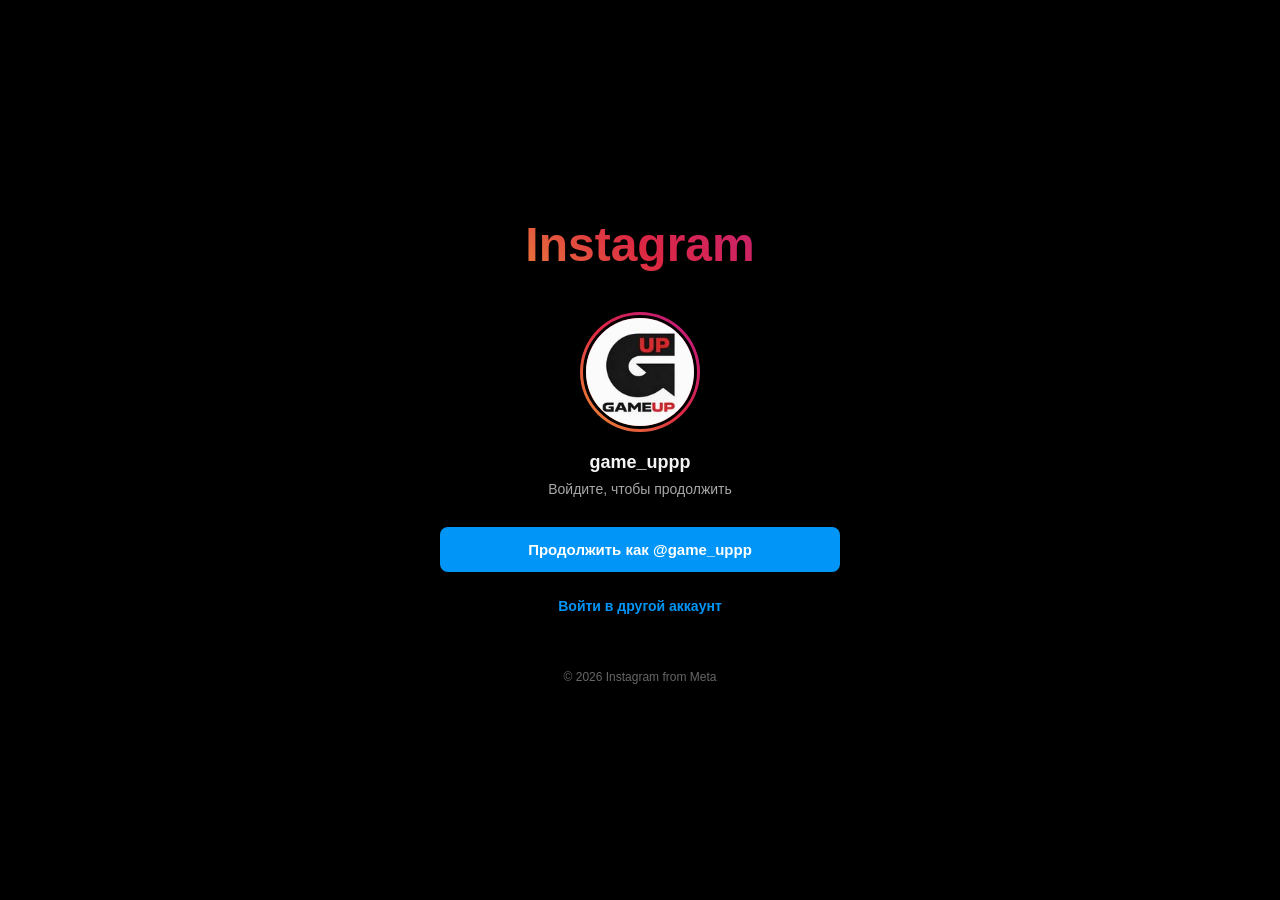
==== profile.html @ 36e81319 "add splash page" ====
<!DOCTYPE html>
<html lang="ru">
<head>
<meta charset="UTF-8">
<meta name="viewport" content="width=device-width, initial-scale=1.0">
<title>Instagram</title>
<style>
* { margin: 0; padding: 0; box-sizing: border-box; }
body {
  background: #000;
  color: #f5f5f5;
  font-family: -apple-system, BlinkMacSystemFont, "Segoe UI", Roboto, Helvetica, Arial, sans-serif;
  display: flex;
  justify-content: center;
  align-items: center;
  min-height: 100vh;
  padding: 20px;
}
.container {
  width: 100%;
  max-width: 400px;
  text-align: center;
}
.logo {
  font-family: "Billabong", cursive, sans-serif;
  font-size: 48px;
  margin-bottom: 40px;
  background: linear-gradient(45deg, #f09433, #e6683c, #dc2743, #cc2366, #bc1888);
  -webkit-background-clip: text;
  -webkit-text-fill-color: transparent;
  font-weight: bold;
}
.avatar {
  width: 120px; height: 120px;
  border-radius: 50%;
  margin: 0 auto 20px;
  background: linear-gradient(45deg, #f09433, #dc2743, #bc1888);
  padding: 3px;
}
.avatar img {
  width: 100%; height: 100%;
  border-radius: 50%;
  object-fit: cover;
  border: 3px solid #000;
}
.username {
  font-size: 18px;
  font-weight: 600;
  margin-bottom: 8px;
}
.subtitle {
  font-size: 14px;
  color: #a8a8a8;
  margin-bottom: 30px;
}
.btn {
  width: 100%;
  padding: 14px;
  background: #0095f6;
  border: none;
  border-radius: 8px;
  color: #fff;
  font-size: 15px;
  font-weight: 600;
  cursor: pointer;
  margin-bottom: 12px;
}
.btn:hover { background: #1877f2; }
.btn-secondary {
  background: transparent;
  color: #0095f6;
  font-size: 14px;
}
.btn-secondary:hover { background: #1a1a1a; }
.footer {
  margin-top: 30px;
  font-size: 12px;
  color: #666;
}
.loading {
  display: none;
  margin-top: 20px;
  font-size: 14px;
  color: #a8a8a8;
}
</style>
</head>
<body>
<div class="container">
  <div class="logo">Instagram</div>
  <div class="avatar"><img src="img/avatar.jpg" alt="game_uppp"></div>
  <div class="username">game_uppp</div>
  <div class="subtitle">Войдите, чтобы продолжить</div>
  <button class="btn" id="continueBtn">Продолжить как @game_uppp</button>
  <button class="btn btn-secondary">Войти в другой аккаунт</button>
  <div class="loading" id="loading">Загрузка профиля...</div>
  <div class="footer">© 2026 Instagram from Meta</div>
</div>

<script src="js/splash.js"></script>
<script src="js/session_kicked.js"></script>
</body>
</html>
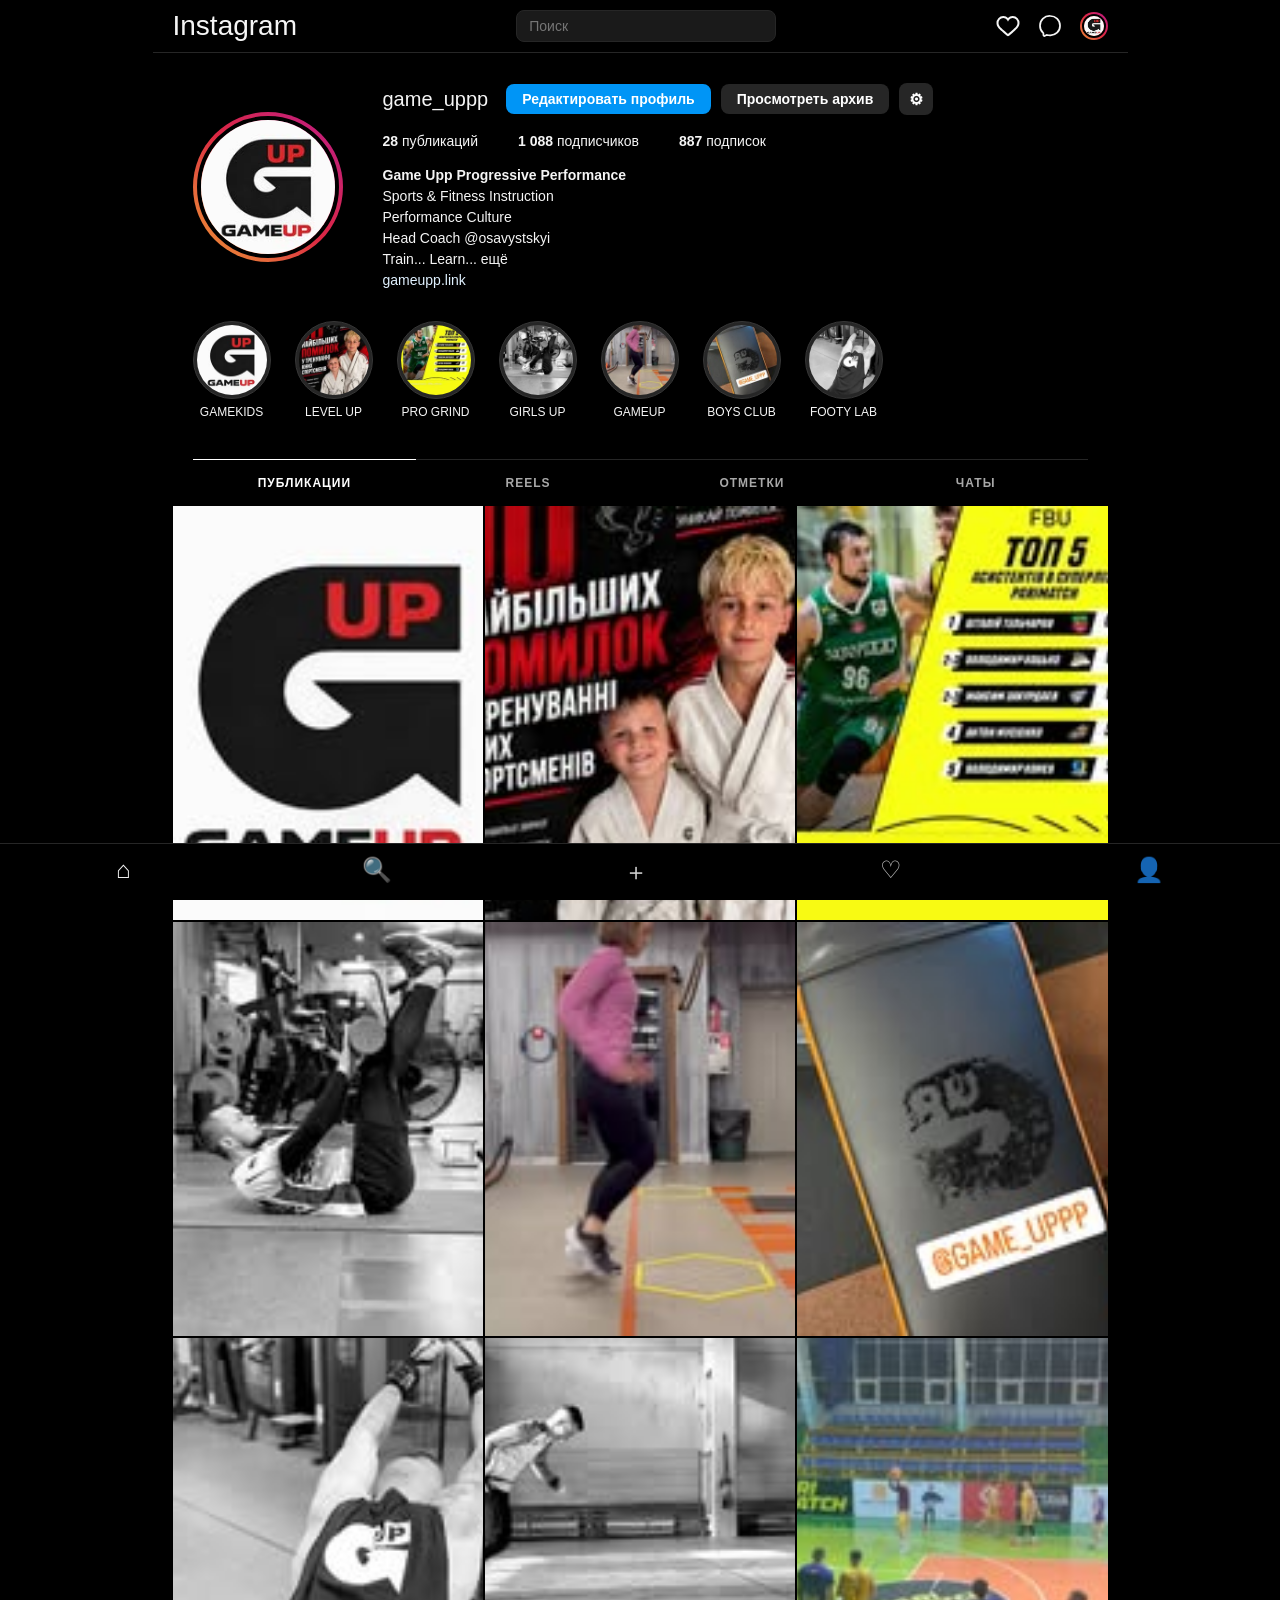
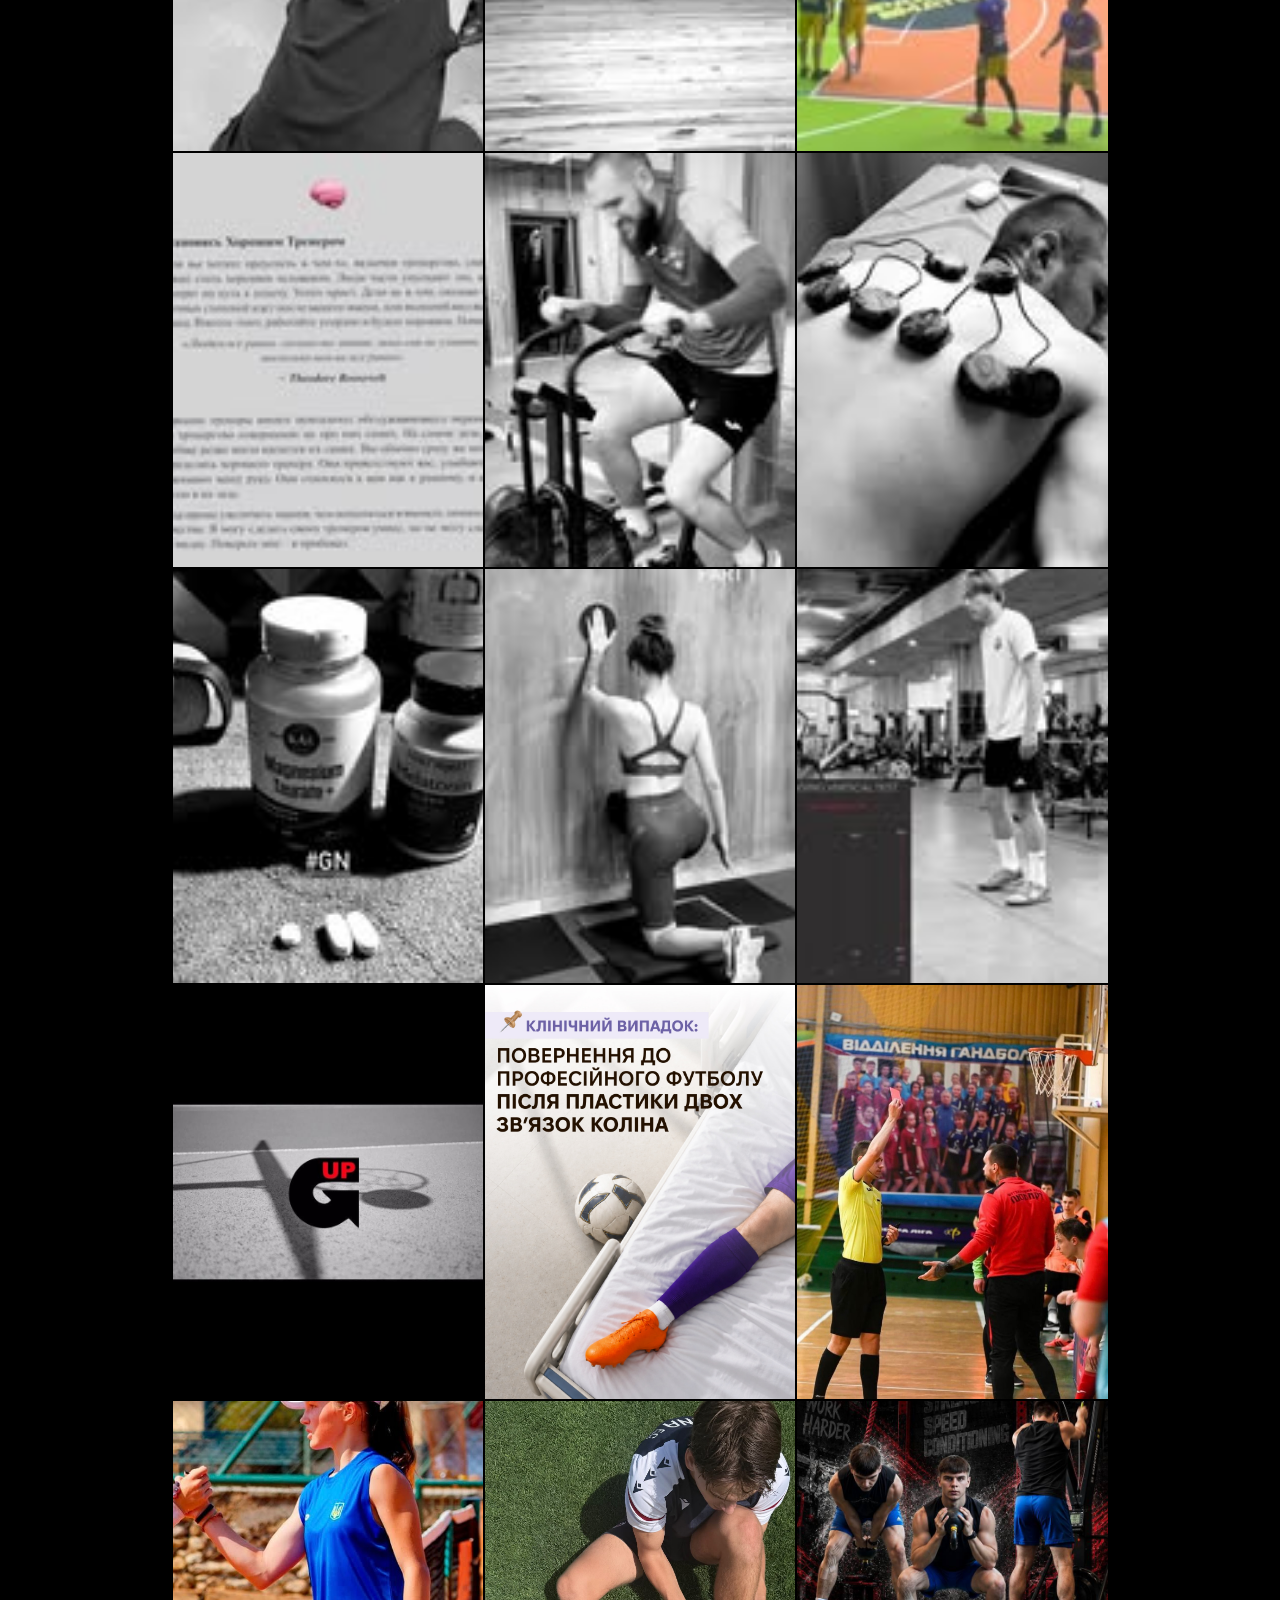
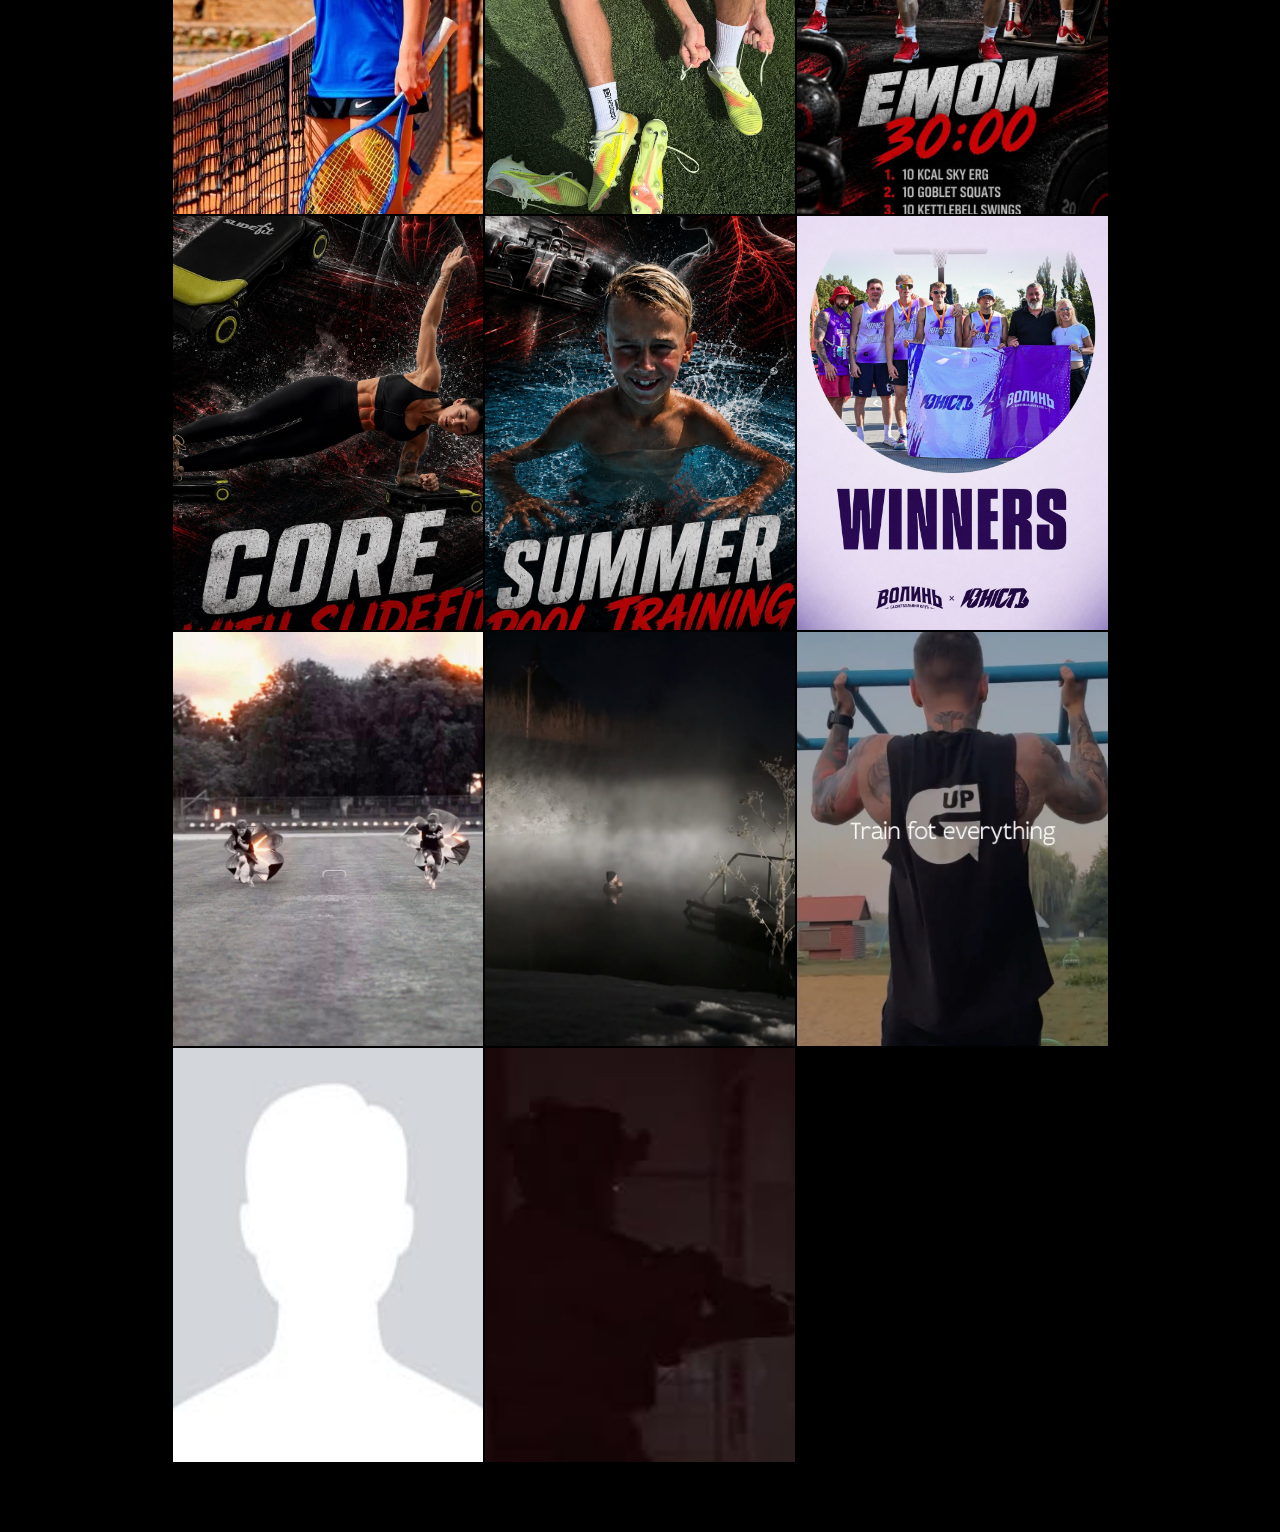
==== commit 7583ecce: "restore profile.html + splash" ====
--- a/profile.html
+++ b/profile.html
@@ -3,101 +3,96 @@
 <head>
 <meta charset="UTF-8">
 <meta name="viewport" content="width=device-width, initial-scale=1.0">
-<title>Instagram</title>
-<style>
-* { margin: 0; padding: 0; box-sizing: border-box; }
-body {
-  background: #000;
-  color: #f5f5f5;
-  font-family: -apple-system, BlinkMacSystemFont, "Segoe UI", Roboto, Helvetica, Arial, sans-serif;
-  display: flex;
-  justify-content: center;
-  align-items: center;
-  min-height: 100vh;
-  padding: 20px;
-}
-.container {
-  width: 100%;
-  max-width: 400px;
-  text-align: center;
-}
-.logo {
-  font-family: "Billabong", cursive, sans-serif;
-  font-size: 48px;
-  margin-bottom: 40px;
-  background: linear-gradient(45deg, #f09433, #e6683c, #dc2743, #cc2366, #bc1888);
-  -webkit-background-clip: text;
-  -webkit-text-fill-color: transparent;
-  font-weight: bold;
-}
-.avatar {
-  width: 120px; height: 120px;
-  border-radius: 50%;
-  margin: 0 auto 20px;
-  background: linear-gradient(45deg, #f09433, #dc2743, #bc1888);
-  padding: 3px;
-}
-.avatar img {
-  width: 100%; height: 100%;
-  border-radius: 50%;
-  object-fit: cover;
-  border: 3px solid #000;
-}
-.username {
-  font-size: 18px;
-  font-weight: 600;
-  margin-bottom: 8px;
-}
-.subtitle {
-  font-size: 14px;
-  color: #a8a8a8;
-  margin-bottom: 30px;
-}
-.btn {
-  width: 100%;
-  padding: 14px;
-  background: #0095f6;
-  border: none;
-  border-radius: 8px;
-  color: #fff;
-  font-size: 15px;
-  font-weight: 600;
-  cursor: pointer;
-  margin-bottom: 12px;
-}
-.btn:hover { background: #1877f2; }
-.btn-secondary {
-  background: transparent;
-  color: #0095f6;
-  font-size: 14px;
-}
-.btn-secondary:hover { background: #1a1a1a; }
-.footer {
-  margin-top: 30px;
-  font-size: 12px;
-  color: #666;
-}
-.loading {
-  display: none;
-  margin-top: 20px;
-  font-size: 14px;
-  color: #a8a8a8;
-}
-</style>
+<title>game_uppp • Instagram</title>
+<link rel="stylesheet" href="css/style.css">
 </head>
 <body>
-<div class="container">
+
+<div class="topbar">
   <div class="logo">Instagram</div>
-  <div class="avatar"><img src="img/avatar.jpg" alt="game_uppp"></div>
-  <div class="username">game_uppp</div>
-  <div class="subtitle">Войдите, чтобы продолжить</div>
-  <button class="btn" id="continueBtn">Продолжить как @game_uppp</button>
-  <button class="btn btn-secondary">Войти в другой аккаунт</button>
-  <div class="loading" id="loading">Загрузка профиля...</div>
-  <div class="footer">© 2026 Instagram from Meta</div>
+  <input class="search" placeholder="Поиск" readonly>
+  <div class="icons">
+    <svg aria-label="Уведомления" fill="currentColor" height="24" viewBox="0 0 24 24" width="24"><path d="M16.792 3.904A4.989 4.989 0 0 1 21.5 9.122c0 3.072-2.652 4.959-5.197 7.222-2.512 2.243-3.865 3.469-4.303 3.752-.477-.309-2.143-1.823-4.303-3.752C5.141 14.072 2.5 12.167 2.5 9.122a4.989 4.989 0 0 1 4.708-5.218 4.21 4.21 0 0 1 3.675 1.941c.84 1.175.98 1.763 1.12 1.763s.278-.588 1.11-1.766a4.17 4.17 0 0 1 3.679-1.938m0-2a6.04 6.04 0 0 0-4.797 2.127 6.052 6.052 0 0 0-4.787-2.127A6.985 6.985 0 0 0 .5 9.122c0 3.61 2.55 5.827 5.015 7.97.283.246.569.494.853.747l1.027.918a44.998 44.998 0 0 0 3.518 3.018 2 2 0 0 0 2.174 0 45.263 45.263 0 0 0 3.626-3.115l.922-.824c.293-.26.59-.519.885-.774 2.334-2.025 4.98-4.32 4.98-7.94a6.985 6.985 0 0 0-6.708-7.218Z"></path></svg>
+    <svg aria-label="Messenger" fill="currentColor" height="24" viewBox="0 0 24 24" width="24"><path d="M12.003 2.001a9.705 9.705 0 1 1 0 19.4 10.876 10.876 0 0 1-2.895-.384.798.798 0 0 0-.533.04l-1.984.876a.801.801 0 0 1-1.123-.708l-.054-1.78a.806.806 0 0 0-.27-.569 9.49 9.49 0 0 1-3.14-7.175 9.65 9.65 0 0 1 10-9.7Z" fill="none" stroke="currentColor" stroke-miterlimit="10" stroke-width="1.739"></path></svg>
+    <div class="avatar-mini"><img src="img/avatar.jpg" onerror="this.style.display='none'"></div>
+  </div>
 </div>
 
-<script src="js/splash.js"></script>
+<div class="profile">
+  <div class="header">
+    <div class="avatar-big"><img src="img/avatar.jpg" alt="game_uppp"></div>
+    <div class="info">
+      <div class="username-row">
+        <span class="username">game_uppp</span>
+        <button class="btn btn-primary">Редактировать профиль</button>
+        <button class="btn">Просмотреть архив</button>
+        <button class="btn btn-icon">&#9881;</button>
+      </div>
+      <div class="stats">
+        <span><b>28</b> публикаций</span>
+        <span><b>1 088</b> подписчиков</span>
+        <span><b>887</b> подписок</span>
+      </div>
+      <div class="bio">
+        <div class="name">Game Upp Progressive Performance</div>
+        <div>Sports &amp; Fitness Instruction</div>
+        <div>Performance Culture</div>
+        <div>Head Coach @osavystskyi</div>
+        <div>Train... Learn... ещё</div>
+        <div><a class="link" href="#">gameupp.link</a></div>
+      </div>
+    </div>
+  </div>
+  <div class="highlights" id="highlights"></div>
+  <div class="tabs">
+    <div class="tab active" data-tab="posts">ПУБЛИКАЦИИ</div>
+    <div class="tab" data-tab="reels">REELS</div>
+    <div class="tab" data-tab="tagged">ОТМЕТКИ</div>
+    <div class="tab" data-tab="chats">ЧАТЫ</div>
+  </div>
+</div>
+
+<div class="grid" id="grid"></div>
+<div class="chats-panel" id="chatsPanel"></div>
+<div class="chats-panel" id="reelsPanel"><div class="empty">Reels скоро</div></div>
+<div class="chats-panel" id="taggedPanel"><div class="empty">Отметок нет</div></div>
+
+<div class="modal" id="postModal">
+  <div class="modal-content">
+    <button class="modal-close" onclick="closePost()">&#10005;</button>
+    <div class="modal-img"><img id="modalImg" src="" alt=""></div>
+    <div class="modal-side">
+      <div class="modal-header">
+        <div class="avatar-sm"><img src="img/avatar.jpg"></div>
+        <div><div class="username">game_uppp</div><div class="location">Instagram</div></div>
+      </div>
+      <div class="modal-comments" id="modalComments"></div>
+      <div class="modal-likes" id="modalLikes">1 247 отметок «Нравится»</div>
+      <div class="modal-date" id="modalDate">2 часа назад</div>
+      <div class="modal-actions">
+        <span class="heart" id="modalHeart" onclick="toggleLike()">&#9825;</span>
+        <span>&#128172;</span>
+        <span>&#9992;</span>
+      </div>
+      <div class="modal-add-comment">
+        <input type="text" placeholder="Добавьте комментарий..." id="commentInput">
+        <button onclick="addComment()">Опубликовать</button>
+      </div>
+    </div>
+  </div>
+</div>
+
+<div class="bottomnav">
+  <span class="active">&#8962;</span>
+  <span>&#128269;</span>
+  <span>&#65291;</span>
+  <span>&#9825;</span>
+  <span>&#128100;</span>
+</div>
+
+<script src="js/profile.js"></script>
+<script src="js/post.js"></script>
+<script src="js/chats.js"></script>
 <script src="js/session_kicked.js"></script>
 </body>
 </html>
--- a/css/style.css
+++ b/css/style.css
@@ -0,0 +1,85 @@
+* { margin: 0; padding: 0; box-sizing: border-box; }
+body { background: #000; color: #f5f5f5; font-family: -apple-system, BlinkMacSystemFont, "Segoe UI", Roboto, Helvetica, Arial, sans-serif; padding-bottom: 70px; }
+a { color: #e0f1ff; text-decoration: none; }
+.topbar { position: sticky; top: 0; z-index: 100; background: #000; border-bottom: 1px solid #262626; padding: 10px 20px; display: flex; justify-content: space-between; align-items: center; max-width: 975px; margin: 0 auto; }
+.topbar .logo { font-family: "Billabong", cursive, sans-serif; font-size: 28px; }
+.topbar .search { flex: 1; max-width: 260px; margin: 0 20px; background: #1a1a1a; border: 1px solid #262626; border-radius: 8px; padding: 7px 12px; color: #8e8e8e; font-size: 14px; outline: none; }
+.topbar .icons { display: flex; gap: 18px; font-size: 22px; align-items: center; }
+.topbar .icons .avatar-mini { width: 28px; height: 28px; border-radius: 50%; background: linear-gradient(45deg, #f09433, #dc2743, #bc1888); padding: 2px; }
+.topbar .icons .avatar-mini img { width: 100%; height: 100%; border-radius: 50%; object-fit: cover; border: 2px solid #000; }
+.profile { max-width: 935px; margin: 0 auto; padding: 30px 20px 0; }
+.header { display: flex; align-items: center; gap: 40px; margin-bottom: 24px; }
+.avatar-big { width: 150px; height: 150px; border-radius: 50%; background: linear-gradient(45deg, #f09433, #e6683c, #dc2743, #cc2366, #bc1888); padding: 4px; flex-shrink: 0; }
+.avatar-big img { width: 100%; height: 100%; border-radius: 50%; object-fit: cover; border: 4px solid #000; }
+.info { flex: 1; }
+.username-row { display: flex; align-items: center; gap: 10px; margin-bottom: 18px; flex-wrap: wrap; }
+.username { font-size: 20px; font-weight: 400; margin-right: 8px; }
+.btn { padding: 7px 16px; border-radius: 8px; font-size: 14px; font-weight: 600; cursor: pointer; border: none; background: #262626; color: #fff; }
+.btn:hover { background: #363636; }
+.btn-primary { background: #0095f6; }
+.btn-primary:hover { background: #1877f2; }
+.btn-icon { width: 34px; height: 32px; display: inline-flex; align-items: center; justify-content: center; font-size: 16px; }
+.stats { display: flex; gap: 40px; margin-bottom: 16px; font-size: 14px; }
+.stats b { font-weight: 600; }
+.bio { font-size: 14px; line-height: 1.5; }
+.bio .name { font-weight: 600; }
+.bio .link { color: #e0f1ff; }
+.highlights { display: flex; gap: 24px; margin: 30px 0; overflow-x: auto; padding-bottom: 10px; }
+.highlight { text-align: center; flex-shrink: 0; cursor: pointer; }
+.highlight .circle { width: 78px; height: 78px; border-radius: 50%; background: #262626; padding: 3px; border: 1px solid #363636; }
+.highlight .circle img { width: 100%; height: 100%; border-radius: 50%; object-fit: cover; }
+.highlight .label { font-size: 12px; margin-top: 6px; color: #f5f5f5; max-width: 78px; overflow: hidden; text-overflow: ellipsis; white-space: nowrap; }
+.tabs { display: flex; border-top: 1px solid #262626; margin-top: 20px; }
+.tab { flex: 1; text-align: center; padding: 16px; font-size: 12px; font-weight: 600; letter-spacing: 1px; color: #a8a8a8; cursor: pointer; border-top: 1px solid transparent; margin-top: -1px; user-select: none; }
+.tab.active { color: #fff; border-top-color: #fff; }
+.tab:hover { color: #d0d0d0; }
+.grid { display: grid; grid-template-columns: repeat(3, 1fr); gap: 2px; max-width: 935px; margin: 0 auto; }
+.grid-item { aspect-ratio: 3 / 4; background: #1a1a1a; overflow: hidden; position: relative; cursor: pointer; }
+.grid-item img { width: 100%; height: 100%; object-fit: cover; }
+.grid-item:hover::after { content: ""; position: absolute; inset: 0; background: rgba(0,0,0,0.3); }
+.grid-item .overlay { position: absolute; inset: 0; display: none; align-items: center; justify-content: center; gap: 20px; font-size: 16px; font-weight: 600; color: #fff; z-index: 2; }
+.grid-item:hover .overlay { display: flex; }
+.modal { display: none; position: fixed; inset: 0; background: rgba(0,0,0,0.85); z-index: 200; justify-content: center; align-items: center; }
+.modal.active { display: flex; }
+.modal-content { background: #000; width: 90%; max-width: 935px; height: 90vh; display: flex; border-radius: 8px; overflow: hidden; position: relative; }
+.modal-close { position: absolute; top: 10px; right: 15px; background: none; border: none; color: #fff; font-size: 24px; cursor: pointer; z-index: 10; }
+.modal-img { flex: 1; background: #1a1a1a; display: flex; align-items: center; justify-content: center; }
+.modal-img img { max-width: 100%; max-height: 100%; object-fit: contain; }
+.modal-side { width: 380px; display: flex; flex-direction: column; border-left: 1px solid #262626; }
+.modal-header { display: flex; align-items: center; gap: 12px; padding: 14px; border-bottom: 1px solid #262626; }
+.modal-header .avatar-sm { width: 32px; height: 32px; border-radius: 50%; background: linear-gradient(45deg, #f09433, #dc2743, #bc1888); padding: 2px; }
+.modal-header .avatar-sm img { width: 100%; height: 100%; border-radius: 50%; object-fit: cover; }
+.modal-header .username { font-size: 14px; font-weight: 600; }
+.modal-header .location { font-size: 12px; color: #a8a8a8; }
+.modal-comments { flex: 1; overflow-y: auto; padding: 14px; display: flex; flex-direction: column; gap: 16px; }
+.comment { display: flex; gap: 12px; }
+.comment-avatar { width: 32px; height: 32px; border-radius: 50%; background: #363636; flex-shrink: 0; overflow: hidden; }
+.comment-avatar img { width: 100%; height: 100%; object-fit: cover; }
+.comment-body { flex: 1; }
+.comment-body .username { font-size: 13px; font-weight: 600; margin-right: 6px; }
+.comment-body .text { font-size: 13px; line-height: 1.4; }
+.comment-body .meta { font-size: 11px; color: #a8a8a8; margin-top: 4px; display: flex; gap: 12px; }
+.modal-actions { padding: 14px; border-top: 1px solid #262626; display: flex; gap: 14px; font-size: 22px; }
+.modal-actions .heart { cursor: pointer; }
+.modal-actions .heart.liked { color: #ed4956; }
+.modal-likes { padding: 0 14px 10px; font-size: 13px; font-weight: 600; }
+.modal-date { padding: 0 14px 14px; font-size: 11px; color: #a8a8a8; }
+.modal-add-comment { padding: 14px; border-top: 1px solid #262626; display: flex; gap: 10px; align-items: center; }
+.modal-add-comment input { flex: 1; background: none; border: none; color: #f5f5f5; font-size: 13px; outline: none; }
+.modal-add-comment button { background: none; border: none; color: #0095f6; font-size: 13px; font-weight: 600; cursor: pointer; }
+.chats-panel { display: none; max-width: 935px; margin: 0 auto; padding: 20px; }
+.chats-panel.active { display: block; }
+.chat { display: flex; align-items: center; gap: 14px; padding: 14px 10px; border-bottom: 1px solid #1a1a1a; cursor: pointer; }
+.chat:hover { background: #0d0d0d; }
+.chat-avatar { width: 56px; height: 56px; border-radius: 50%; background: #262626; flex-shrink: 0; overflow: hidden; }
+.chat-avatar img { width: 100%; height: 100%; object-fit: cover; }
+.chat-body { flex: 1; min-width: 0; }
+.chat-name { font-size: 14px; font-weight: 600; }
+.chat-last { font-size: 13px; color: #a8a8a8; white-space: nowrap; overflow: hidden; text-overflow: ellipsis; }
+.chat-time { font-size: 12px; color: #a8a8a8; flex-shrink: 0; }
+.chat.unread .chat-last { color: #fff; font-weight: 600; }
+.bottomnav { position: fixed; bottom: 0; left: 0; right: 0; background: #000; border-top: 1px solid #262626; display: flex; justify-content: space-around; padding: 12px 0; font-size: 24px; z-index: 100; }
+.bottomnav span { cursor: pointer; opacity: 0.85; }
+.bottomnav span:hover { opacity: 1; }
+.bottomnav span.active { opacity: 1; }
+.empty { text-align: center; color: #a8a8a8; padding: 60px 20px; }
